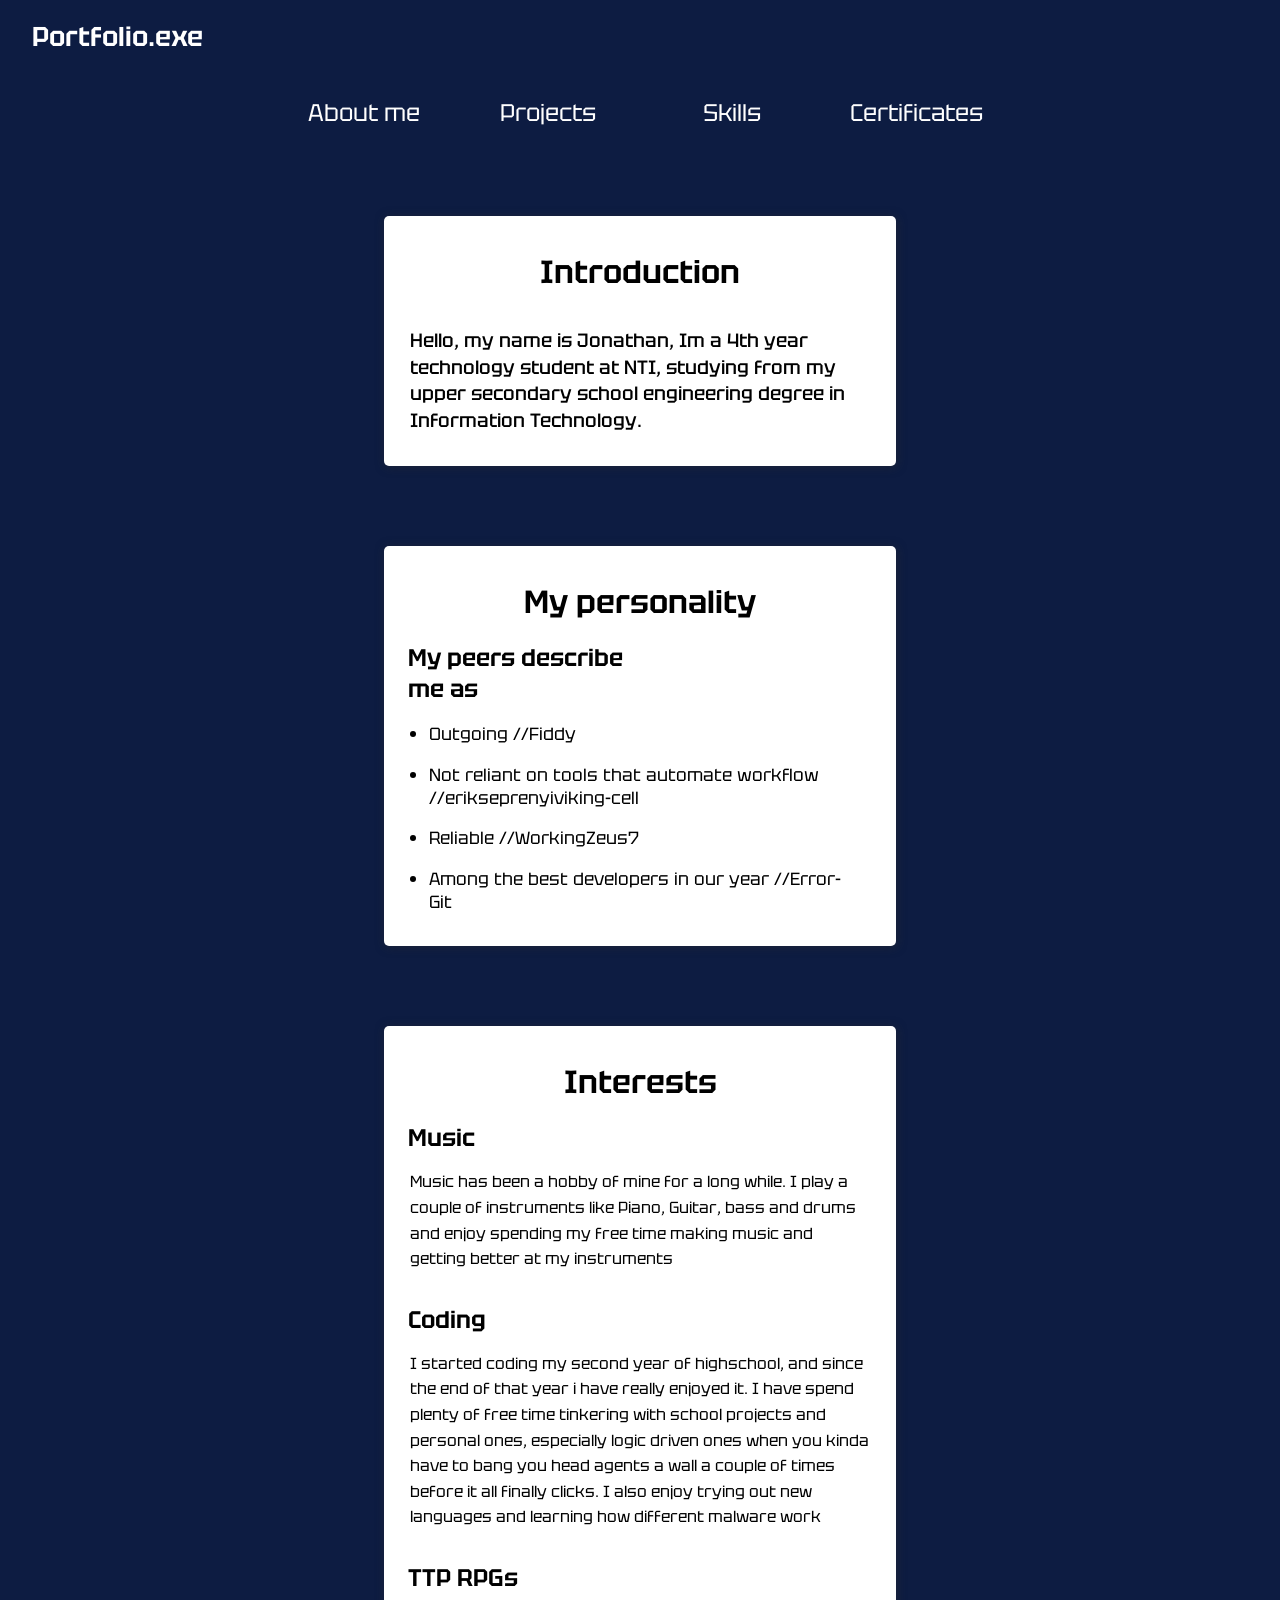
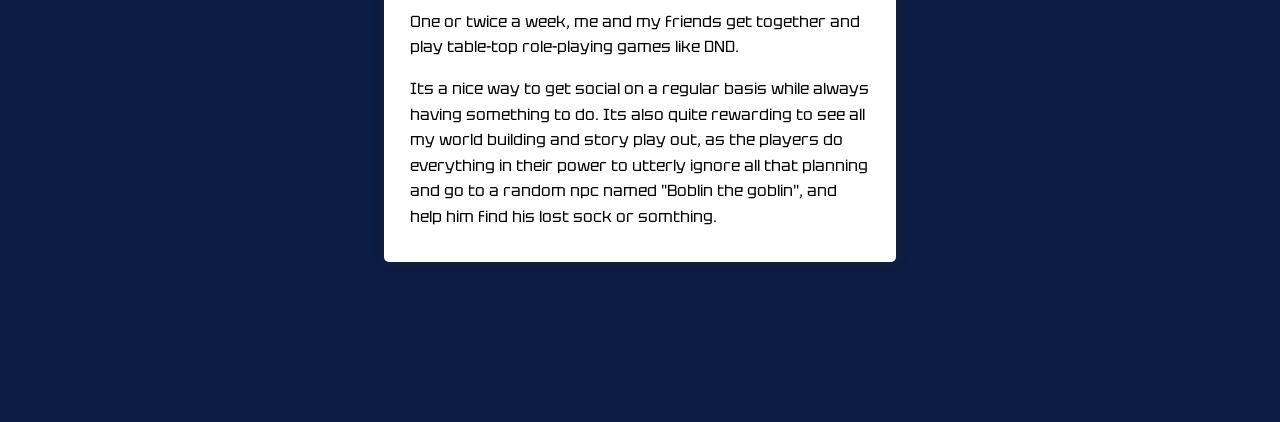
==== pages/index.html @ 416bd41d "Added layouts" ====
<!DOCTYPE html>
<html lang="en">

<head>
    <meta charset="UTF-8">
    <meta name="viewport" content="width=device-width, initial-scale=1.0">
    <title>Document</title>
    <link rel="stylesheet" href="../style/style.css">
</head>

<body>

    <header></header>

    <main>

        <div id="sub_main">

            <section>

                <div class="section_title">
                    <h3> Introduction </h3>
                </div>

                <article>

                    <div class="article_text_box">
                        <p>
                            <b>
                                Hello, my name is Jonathan, Im a 4th year technology student at NTI, studying from my
                                upper secondary school engineering degree in Information
                                Technology.
                            </b>
                        </p>
                    </div>

                </article>

            </section>


            <section>

                <div class="section_title">
                    <h3> My personality </h3>
                </div>

                <article>

                    <div class="article_title">
                        <h4> My peers describe me as </h4>
                    </div>

                    <div class="article_list_box">
                        <ul>
                            <li>
                                <p>Outgoing //Fiddy</p>
                            </li>
                            <li>
                                <p>Not reliant on tools that automate workflow //erikseprenyiviking-cell</p>
                            </li>
                            <li>
                                <p>Reliable //WorkingZeus7</p>
                            </li>
                            <li>
                                <p>Among the best developers in our year //Error-Git</p>
                            </li>

                        </ul>
                    </div>

                </article>

            </section>

            <section>

                <div class="section_title">
                    <h3> Interests </h3>
                </div>

                <article>

                    <div class="article_title">
                        <h4> Music </h4>
                    </div>

                    <div class="article_text_box">
                        <p> Music has been a hobby of mine for a long while. I play a couple of instruments like Piano,
                            Guitar, bass and drums and enjoy spending my free time making music and getting better at my
                            instruments</p>
                    </div>

                </article>

                <article>

                    <div class="article_title">
                        <h4> Coding </h4>
                    </div>

                    <div class="article_text_box">
                        <p> I started coding my second year of highschool, and since the end of that year i have really
                            enjoyed it. I have spend plenty of free time tinkering with school projects and personal
                            ones, especially logic driven ones when you kinda have to bang you head agents a wall a
                            couple of times before it all finally clicks. I also enjoy trying out new languages and
                            learning how different malware work</p>
                    </div>

                </article>

                <article>

                    <div class="article_title">
                        <h4> TTP RPGs </h4>
                    </div>

                    <div class="article_text_box">
                        <p>
                            One or twice a week, me and my friends get together and play table-top role-playing games
                            like DND.
                        </p>
                        <p>
                            Its a nice way to get social on a regular basis while always having something to do. Its
                            also quite rewarding to see all my world building and story play out, as the players do
                            everything in their power to utterly ignore all that planning and go to a random npc named
                            "Boblin the goblin", and help him find his lost sock or somthing.
                        </p>
                    </div>

                </article>

            </section>

        </div>

    </main>

</body>

<script src="../scripts/layout.js"></script>

</html>
---- style/style.css ----
:root {
    --header_height: 10%;
    --color_1: #010736;
    --color_2: #0D1C42;
    --color_3: #22396F;
    --color_4: #FCF1D0;
}

h1 {

    margin: 0;
    padding: 0;

}

h3 {

    margin: 0;

}

h4 {

    margin: 0;

}

body {

    display: flex;

    width: 100%;

    height: fit-content;
    min-height: 100vh;

    margin: 0;
    padding: 0;

    background-color: var(--color_2);

    font-family: Tektur;

    flex-direction: column;


}

/* HEADER */

header {

    display: flex;

    width: 100%;

    height: fit-content;
    min-height: 4.5rem;

    justify-content: start;
    align-items: start;

    flex-direction: column;

    margin: 0;
    padding: 0;

    position: sticky;
    top: 0;

    background-color: var(--color_2);

}

#title_container {

    display: flex;

    width: 100%;

    height: fit-content;
    min-height: 4.5rem;

    justify-content: start;
    align-items: center;

}

header h1 {

    margin-left: 2rem;
    margin-right: 2rem;
    font-size: 1.7rem;

    color: white;

}

/* NAV */

nav {

    display: flex;

    width: 100%;

    height: fit-content;
    min-height: 5rem;

    justify-content: center;
    align-items: center;

    background-color: var(--color_2);

}

#nav_links_container {

    display: flex;

    width: 60%;

    height: fit-content;
    min-height: 5rem;

    justify-content: space-evenly;
    align-items: center;

    flex-wrap: wrap;

}

#nav_links_container a {

    text-decoration: none;

    color: white;

}

.link_boxes {

    width: 9.5rem;

    height: fit-content;

    text-align: center;
}

.link_boxes :hover {

    transition: background-color 300ms;

    border-radius: 20px;


}

.link_boxes p {

    font-size: 1.5rem;

    margin-top: 0.4rem;
    margin-bottom: 0.4rem;

}

/* MAIN */

main {

    display: flex;

    width: 100%;

    height: fit-content;
    min-height: 5rem;

    padding-top: 3rem;
    padding-bottom: 5rem;

    justify-content: center;
    align-items: center;

}

#sub_main {

    display: flex;

    width: 40rem;

    height: fit-content;
    min-height: 10rem;

    padding-top: 1rem;

    flex-direction: column;

    justify-content: space-evenly;
    align-items: center;

}

section {

    display: flex;

    width: 80%;

    height: fit-content;
    min-height: 5rem;

    flex-direction: column;

    margin-bottom: 5rem;

    background-color: white;

    border-radius: 5px;

    box-shadow: 1px 1px 10px rgb(43, 43, 43, 0.5);

}

.section_title {

    display: flex;

    width: 100%;

    height: fit-content;
    min-height: 5rem;

    justify-content: center;
    align-items: center;

    flex-direction: column;

    margin-top: 1rem;
}

.section_title h3 {

    font-size: 2rem;

}

article {

    display: flex;

    width: 100%;

    height: fit-content;
    min-height: 8rem;

    flex-direction: column;

    margin-bottom: 1rem;

}

article b {

    font-weight: 500;

    font-size: 1.2rem;

}

.article_title {

    width: 50%;

    height: fit-content;
    min-height: 1rem;

    margin-left: 0.5rem;

}

.article_title h4 {

    font-size: 1.5rem;
    margin-left: 1rem;

}

.article_text_box {

    width: 90%;
    height: fit-content;

    padding-left: 5%;
    padding-right: 5%;

}

.article_text_box p {

    line-height: 1.6rem;

}

.article_list_box {

    width: 100%;
    height: fit-content;

}

.article_list_box li {

    font-size: 1.1rem;
    margin-left: 0.3rem;
    margin-right: 3rem;

}

@font-face {
    font-family: Tektur;
    src: url(/assets/Tektur.ttf);
}

@font-face {
    font-family: Tektur;
    src: url(/assets/static/Tektur-SemiBold.ttf);
    font-weight: bold;
}

@media screen and (max-width: 510px) {

    header h1 {

        margin: 0;

    }

    #title_container {

        justify-content: center;

    }

}
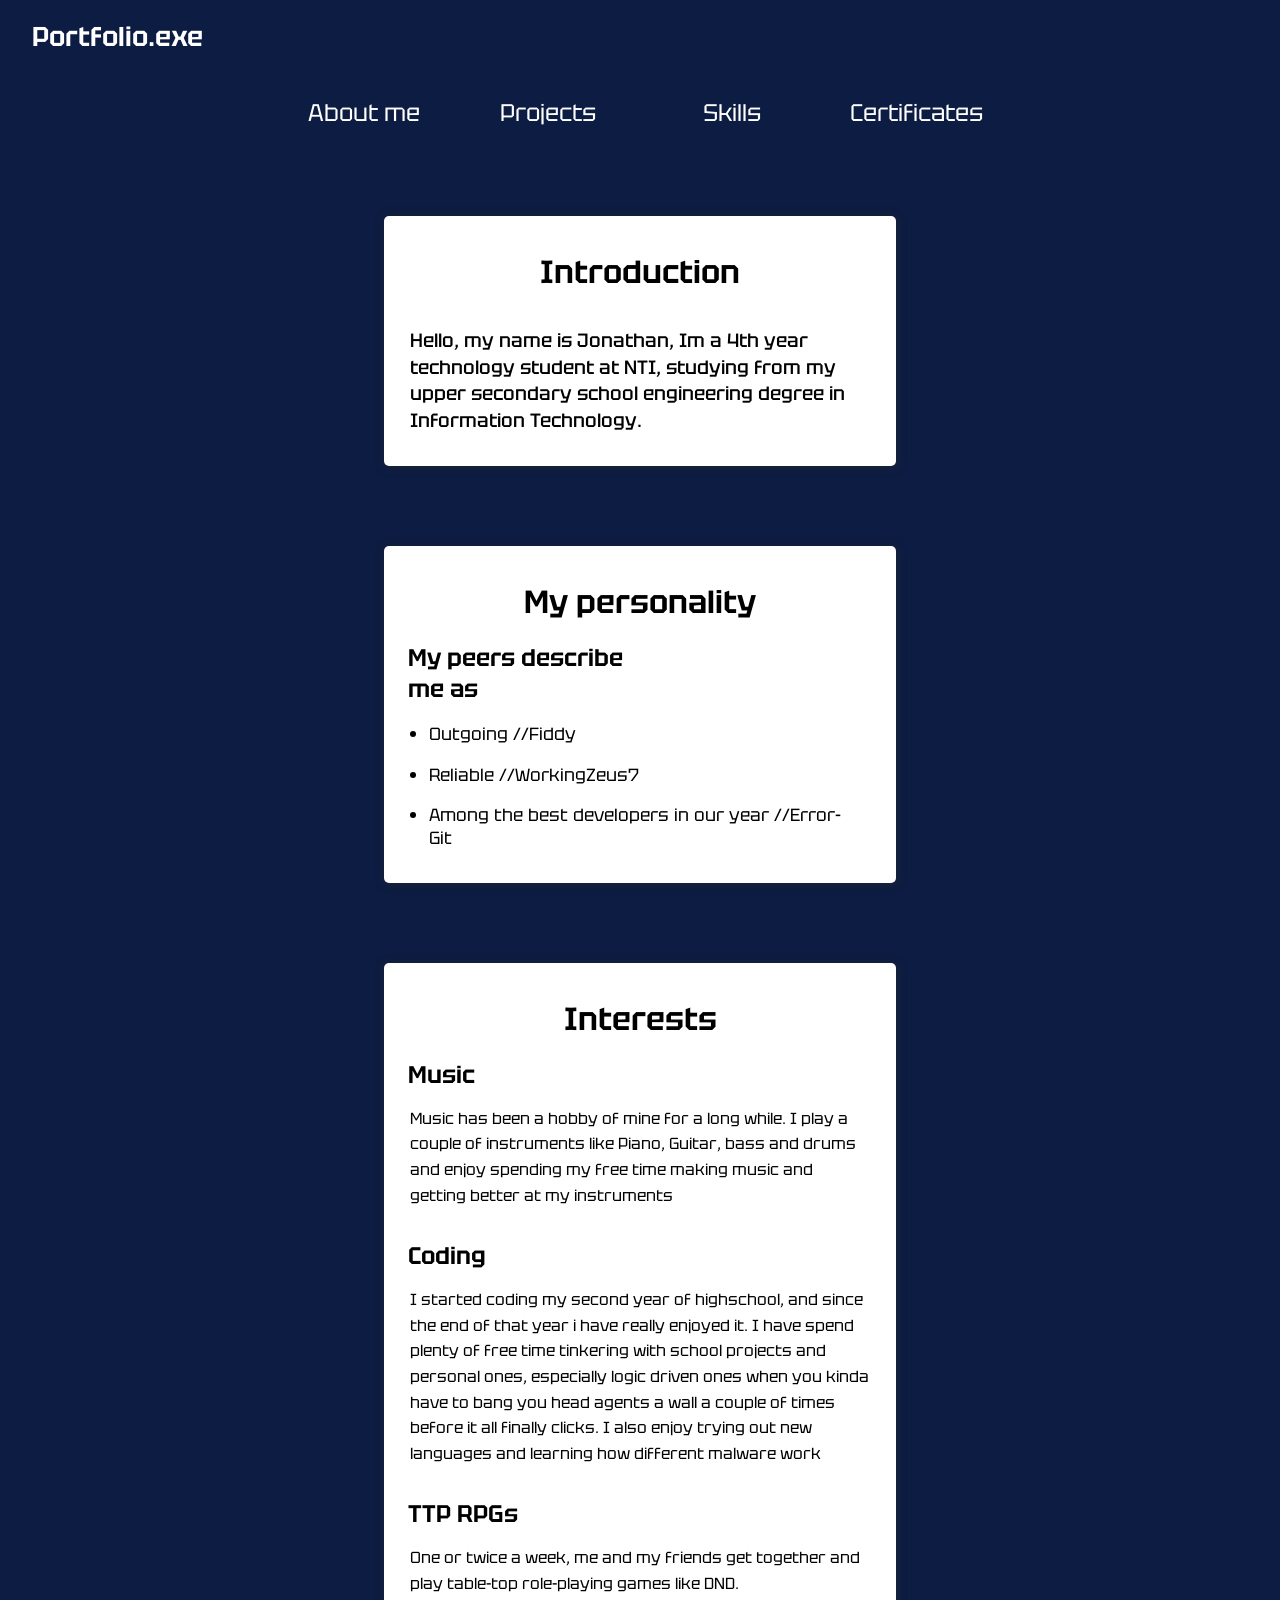
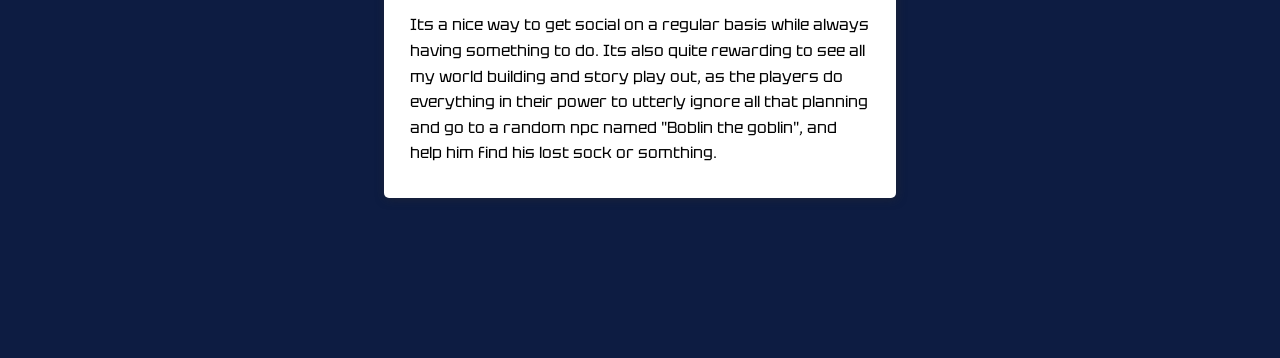
==== commit 51689718: "Small changes" ====
--- a/pages/index.html
+++ b/pages/index.html
@@ -56,9 +56,9 @@
                             <li>
                                 <p>Outgoing //Fiddy</p>
                             </li>
-                            <li>
+                            <!-- <li>
                                 <p>Not reliant on tools that automate workflow //erikseprenyiviking-cell</p>
-                            </li>
+                            </li> -->
                             <li>
                                 <p>Reliable //WorkingZeus7</p>
                             </li>
--- a/style/style.css
+++ b/style/style.css
@@ -238,11 +238,16 @@
     flex-direction: column;
 
     margin-top: 1rem;
+
+    text-align: center;
 }
 
 .section_title h3 {
 
     font-size: 2rem;
+
+    margin-right: 1rem;
+    margin-left: 1rem;
 
 }
 
@@ -331,6 +336,12 @@
 
 @media screen and (max-width: 510px) {
 
+    header {
+
+        position: static;
+
+    }
+
     header h1 {
 
         margin: 0;
@@ -343,4 +354,16 @@
 
     }
 
+    .section_title h3 {
+
+        font-size: 1.8rem;
+        color: #010736;
+
+    }
+
+    .article_title h4 {
+
+        font-size: 1.3rem;
+    }
+
 }
